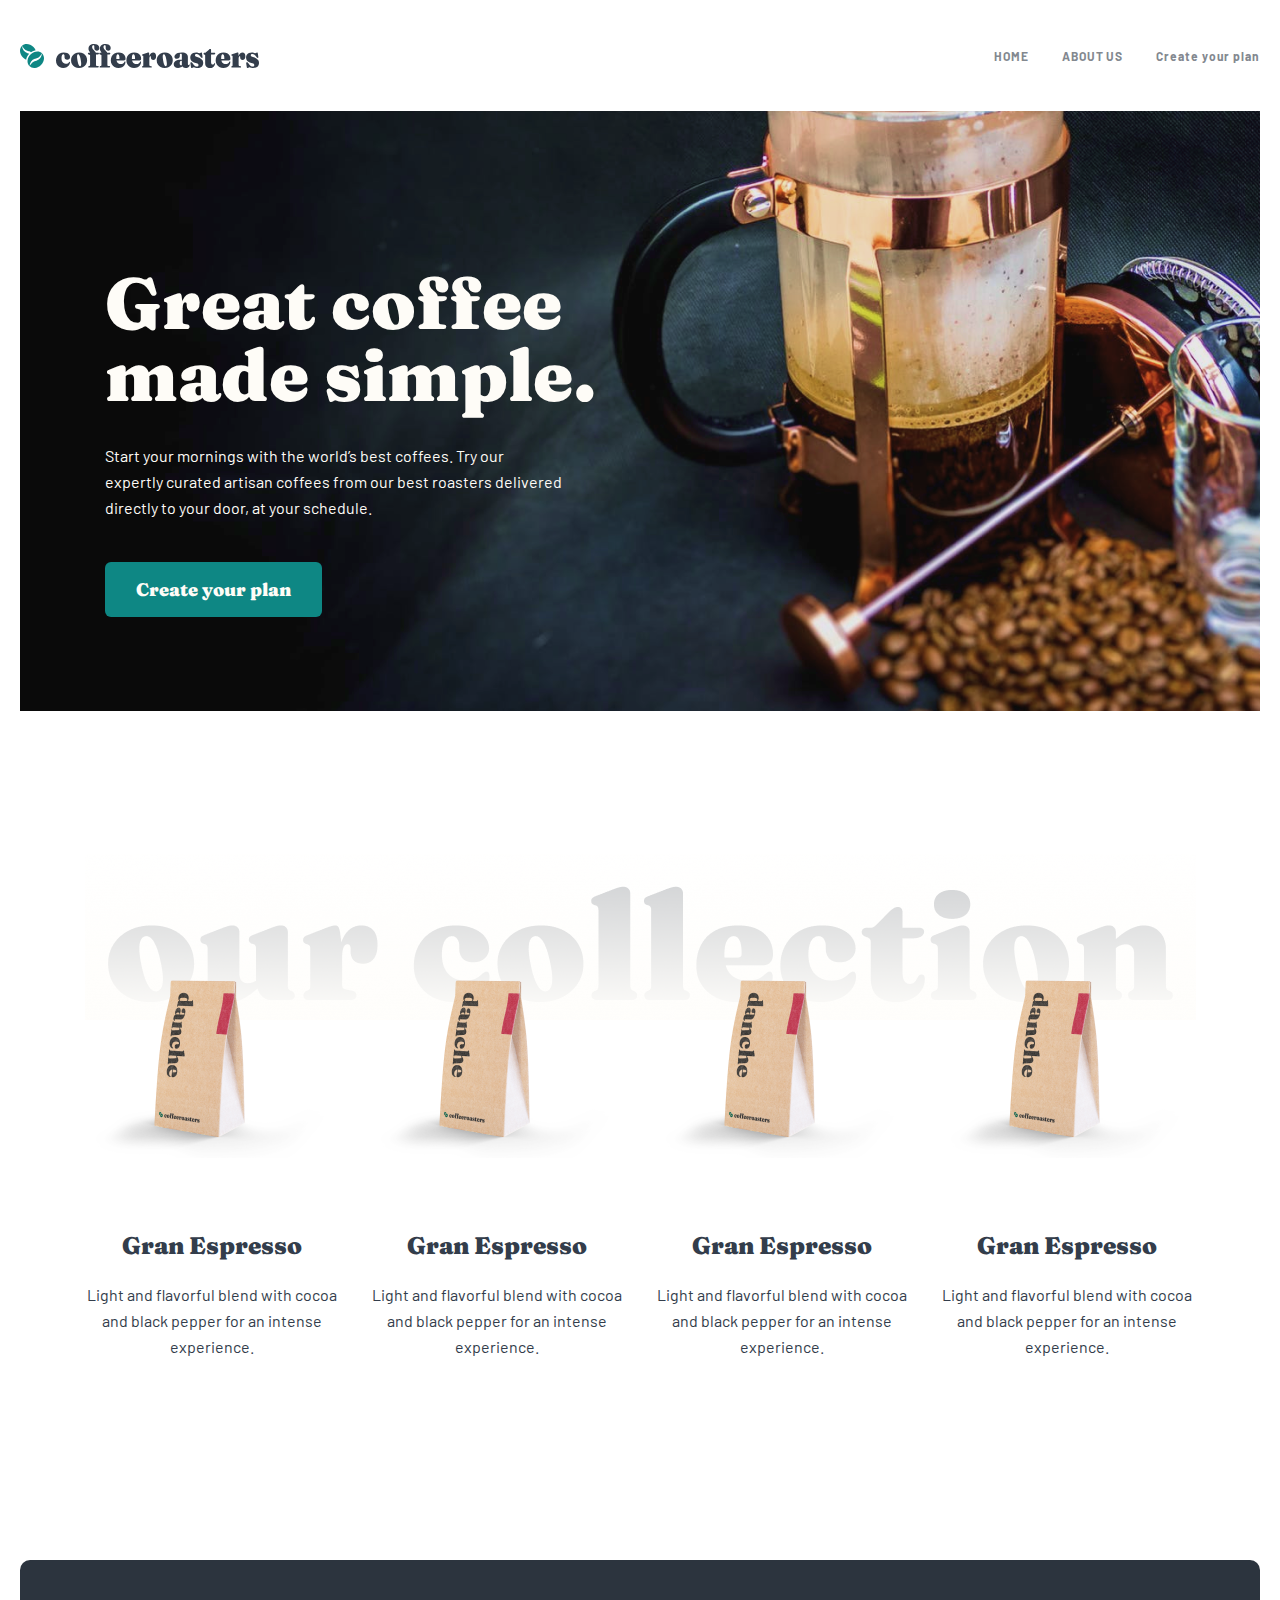
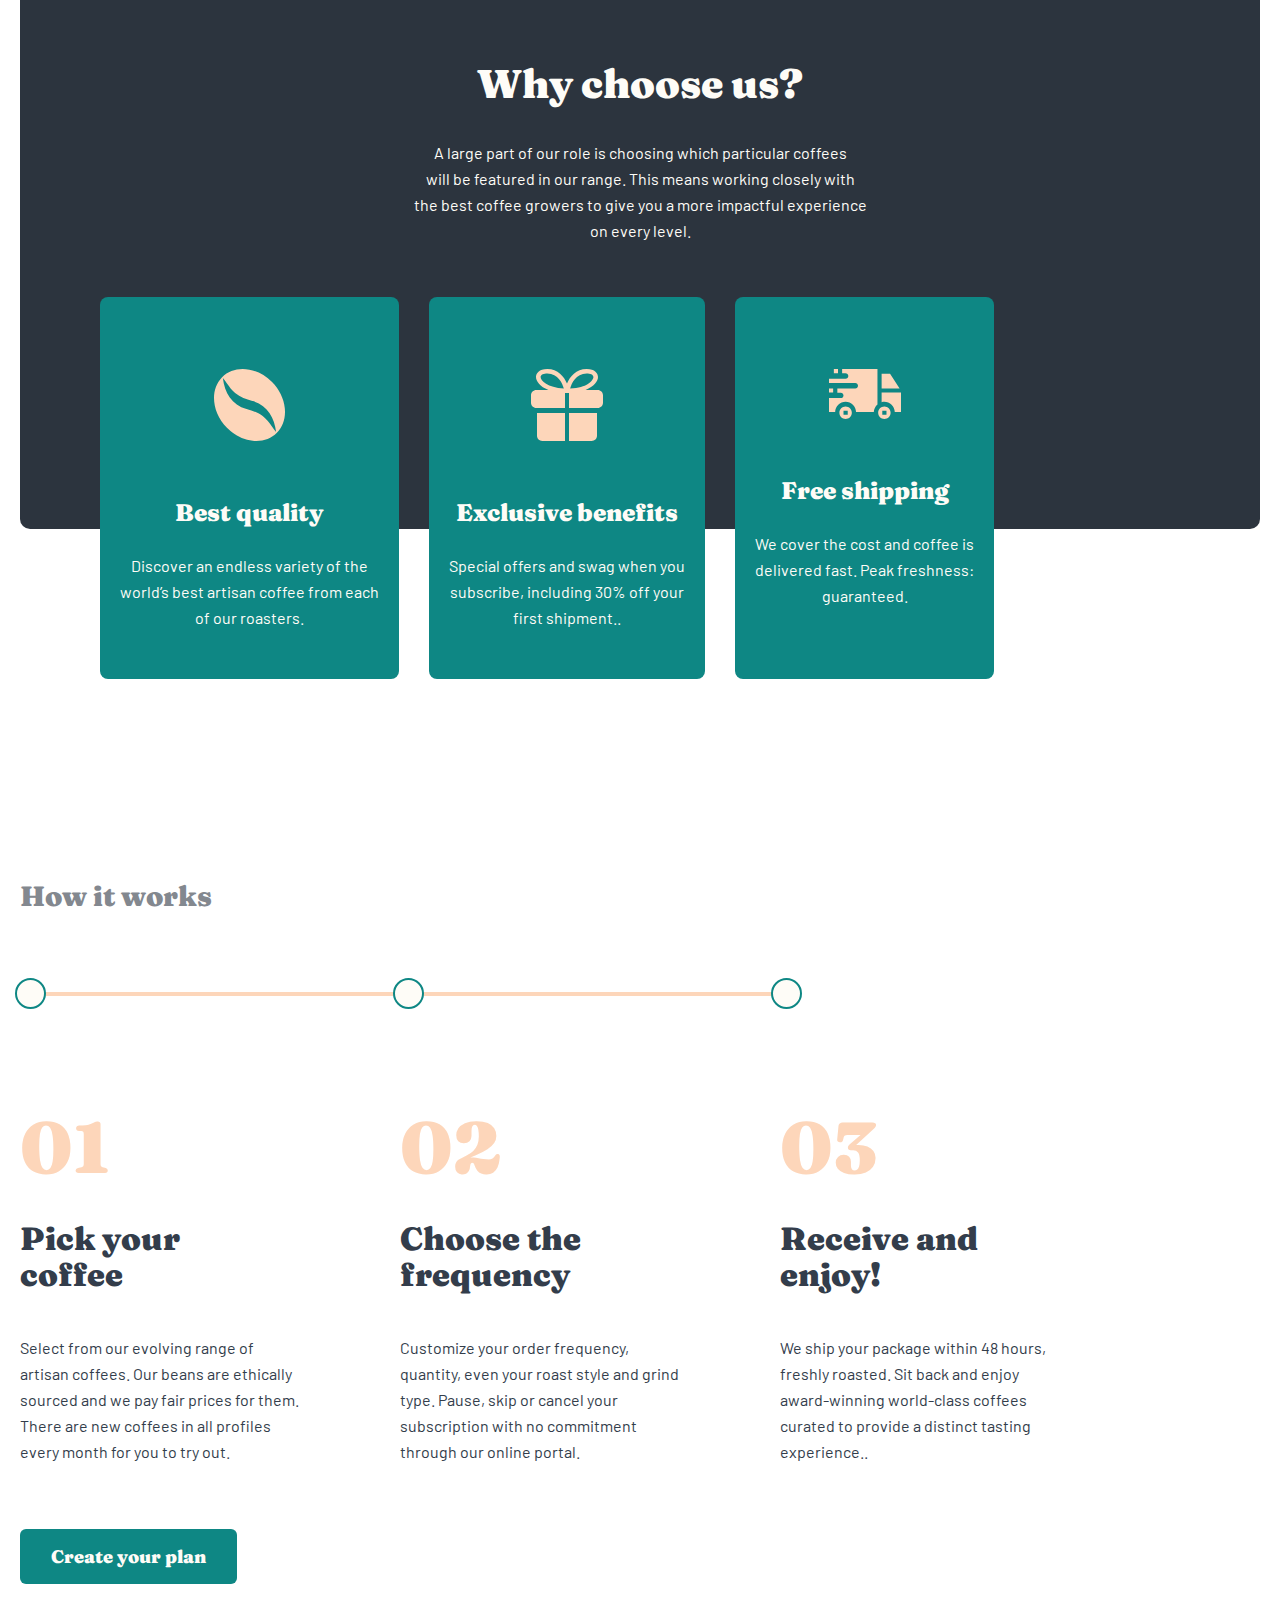
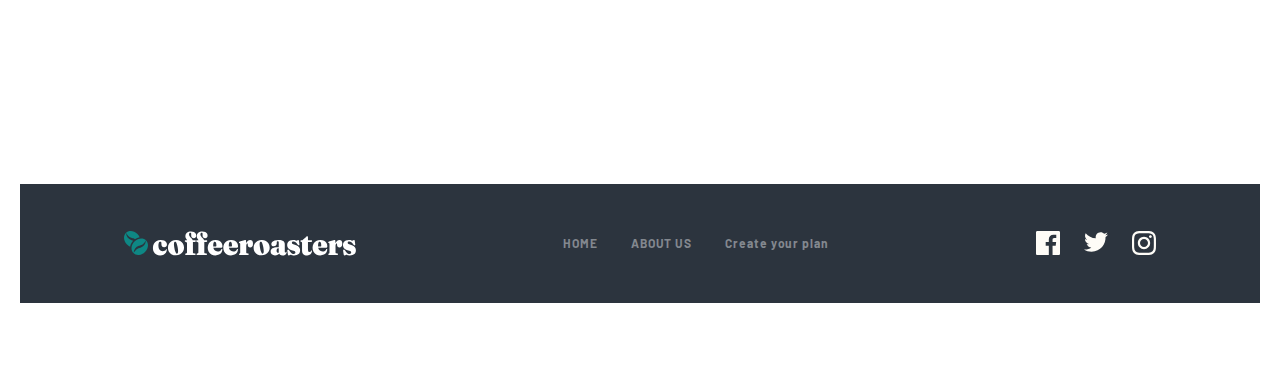
==== index.html @ 8d8cda90 "coffeeroasters" ====
<!DOCTYPE html>
<html lang="en">
  <head>
    <meta charset="UTF-8" />
    <meta http-equiv="X-UA-Compatible" content="IE=edge" />
    <meta name="viewport" content="width=device-width, initial-scale=1.0" />
    <link rel="stylesheet" href="./css/style.min.css" />
    <title>Home</title>
  </head>
  <body>
    <header class="header">
      <div class="container">
        <div class="nav">
          <div class="nav__left">
            <img src="./images/Logo.svg" alt="logo" class="logo" />
            <img src="./images/logo-text.svg" alt="logo-text" />
          </div>
          <div class="nav__right">
            <img src="./images/menu.svg" alt="menu" class="menu" />
            <ul>
              <li><a href="#">HOME</a></li>
              <li><a href="#">ABOUT US</a></li>
              <li><a href="#">Create your plan</a></li>
            </ul>
          </div>
        </div>
      </div>
    </header>
    <main>
      <section class="simple">
        <div class="container">
          <div class="simple__coffee">
            <div class="simple__title">
              <h1>
                Great coffee <br />
                made simple.
              </h1>
              <p>
                Start your mornings with the world’s best coffees. Try our
                <br />
                expertly curated artisan coffees from our best roasters
                delivered
                <br />
                directly to your door, at your schedule.
              </p>
              <a href="#">Create your plan</a>
            </div>
          </div>
        </div>
      </section>
      <section class="collection">
        <div class="container">
          <div class="collection__content">
            <ul class="collection__list">
              <li class="collection__item">
                <img src="./images/kopi 4.png" alt="" />
                <h4>Gran Espresso</h4>
                <p>
                  Light and flavorful blend with cocoa and black pepper for an
                  intense experience.
                </p>
              </li>
              <li class="collection__item">
                <img src="./images/kopi 4.png" alt="" />
                <h4>Gran Espresso</h4>
                <p>
                  Light and flavorful blend with cocoa and black pepper for an
                  intense experience.
                </p>
              </li>
              <li class="collection__item">
                <img src="./images/kopi 4.png" alt="" />
                <h4>Gran Espresso</h4>
                <p>
                  Light and flavorful blend with cocoa and black pepper for an
                  intense experience.
                </p>
              </li>
              <li class="collection__item">
                <img src="./images/kopi 4.png" alt="" />
                <h4>Gran Espresso</h4>
                <p>
                  Light and flavorful blend with cocoa and black pepper for an
                  intense experience.
                </p>
              </li>
            </ul>
            <ul class="collection__list-table">
              <li class="collection__item-table">
                <div class="collection__item-table__image">
                  <img src="./images/kopi 4.png" alt="" />
                </div>
                <div class="collection__item-table__title">
                  <h4>Gran Espresso</h4>
                  <p>
                    Light and flavorful blend with cocoa and black pepper for an
                    intense experience
                  </p>
                </div>
              </li>
              <li class="collection__item-table">
                <div class="collection__item-table__image">
                  <img src="./images/kopi 4.png" alt="" />
                </div>
                <div class="collection__item-table__title">
                  <h4>Gran Espresso</h4>
                  <p>
                    Light and flavorful blend with cocoa and black pepper for an
                    intense experience
                  </p>
                </div>
              </li>
              <li class="collection__item-table">
                <div class="collection__item-table__image">
                  <img src="./images/kopi 4.png" alt="" />
                </div>
                <div class="collection__item-table__title">
                  <h4>Gran Espresso</h4>
                  <p>
                    Light and flavorful blend with cocoa and black pepper for an
                    intense experience
                  </p>
                </div>
              </li>
            </ul>
          </div>
        </div>
      </section>
      <section class="choose">
        <div class="container">
          <div class="choose__us">
            <div class="choose__title">
              <div class="choose__box">
                <h2>Why choose us?</h2>
                <p>
                  A large part of our role is choosing which particular coffees
                  <br />
                  will be featured in our range. This means working closely with
                  <br />
                  the best coffee growers to give you a more impactful
                  experience
                  <br />
                  on every level.
                </p>
              </div>
            </div>
            <div class="choose__cards">
              <div class="choose__card">
                <img src="./images/coffee-bean.svg" alt="coffee" />
                <h4>Best quality</h4>
                <p>
                  Discover an endless variety of the <br />
                  world’s best artisan coffee from each <br />
                  of our roasters.
                </p>
              </div>
              <div class="choose__card">
                <img src="./images/Combined Shape.svg" alt="coffee" />
                <h4>Exclusive benefits</h4>
                <p>
                  Special offers and swag when you <br />
                  subscribe, including 30% off your <br />
                  first shipment..
                </p>
              </div>
              <div class="choose__card">
                <img src="./images/Combined Car.svg" alt="coffee" />
                <h4>Free shipping</h4>
                <p>
                  We cover the cost and coffee is <br />
                  delivered fast. Peak freshness: <br />
                  guaranteed.
                </p>
              </div>
            </div>
            <div class="choose__cards-table">
              <div class="choose__cards-tables">
                <div class="choose__card-table">
                  <div class="choose__card-table__left">
                    <img src="./images/coffee-bean.svg" alt="" />
                  </div>
                  <div class="choose__card-table__right">
                    <h4>Best quality</h4>
                    <p>
                      Discover an endless variety of the world’s best artisan
                      <br />
                      coffee from each of our roasters.
                    </p>
                  </div>
                </div>
                <div class="choose__card-table">
                  <div class="choose__card-table__left">
                    <img src="./images/Combined Shape.svg" alt="" />
                  </div>
                  <div class="choose__card-table__right">
                    <h4>Exclusive benefits</h4>
                    <p>
                      Special offers and swag when you subscribe, <br />
                      including 30% off your first shipment.
                    </p>
                  </div>
                </div>
                <div class="choose__card-table">
                  <div class="choose__card-table__left">
                    <img src="./images/Combined Car.svg" alt="" />
                  </div>
                  <div class="choose__card-table__right">
                    <h4>Free shipping</h4>
                    <p>
                      We cover the cost and coffee is delivered fast. Peak
                      <br />
                      freshness: guaranteed.
                    </p>
                  </div>
                </div>
              </div>
            </div>
          </div>
        </div>
      </section>
      <section class="works">
        <div class="container">
          <div class="works__title">
            <h3>How it works</h3>
          </div>
          <div class="works__avatar">
            <div class="works__line">
              <div class="works__stick"></div>
              <div class="works__style">
                <div class="works__oval-1">
                  <img src="./images/Oval.svg" alt="oval" />
                </div>
                <div class="works__oval-2">
                  <img src="./images/Oval.svg" alt="oval" />
                </div>
                <div class="works__oval-3">
                  <img src="./images/Oval.svg" alt="oval" />
                </div>
              </div>
            </div>
          </div>
          <div class="works__pisk">
            <div class="works__cards">
              <div class="works__card">
                <h1>01</h1>
                <h3>
                  Pick your <br />
                  coffee
                </h3>
                <p>
                  Select from our evolving range of artisan coffees. Our beans
                  are ethically sourced and we pay fair prices for them. There
                  are new coffees in all profiles every month for you to try
                  out.
                </p>
              </div>
              <div class="works__card">
                <h1>02</h1>
                <h3>
                  Choose the <br />
                  frequency
                </h3>
                <p>
                  Customize your order frequency, quantity, even your roast
                  style and grind type. Pause, skip or cancel your subscription
                  with no commitment through our online portal.
                </p>
              </div>
              <div class="works__card">
                <h1>03</h1>
                <h3>
                  Receive and <br />
                  enjoy!
                </h3>
                <p>
                  We ship your package within 48 hours, freshly roasted. Sit
                  back and enjoy award-winning world-class coffees curated to
                  provide a distinct tasting experience..
                </p>
              </div>
            </div>
            <div class="works__button">
              <button>Create your plan</button>
            </div>
          </div>
        </div>
      </section>
    </main>
    <footer class="footer">
      <div class="container">
        <div class="footer__content">
          <div class="footer__logo">
            <img src="./images/Logo.svg" alt="logo" />
            <img src="./images/logo-text_footer.svg" alt="logo" />
          </div>
          <ul class="footer__centr">
            <li>HOME</li>
            <li>ABOUT US</li>
            <li>Create your plan</li>
          </ul>
          <ul class="footer__pic">
            <li><img src="./images/fecbook.svg" alt="fecbook" /></li>
            <li><img src="./images/twiter.svg" alt="twitet" /></li>
            <li><img src="./images/instagram.svg" alt="instagram" /></li>
          </ul>
        </div>
      </div>
    </footer>
  </body>
</html>
---- css/style.min.css ----
/*! normalize.css v8.0.1 | MIT License | github.com/necolas/normalize.css */button,hr,input{overflow:visible}progress,sub,sup{vertical-align:baseline}[type=checkbox],[type=radio],legend{box-sizing:border-box;padding:0}html{line-height:1.15;-webkit-text-size-adjust:100%}body{margin:0}details,main{display:block}h1{font-size:2em;margin:.67em 0}hr{box-sizing:content-box;height:0}code,kbd,pre,samp{font-family:monospace,monospace;font-size:1em}a{background-color:rgba(0,0,0,0)}abbr[title]{border-bottom:none;text-decoration:underline;-webkit-text-decoration:underline dotted;text-decoration:underline dotted}b,strong{font-weight:bolder}small{font-size:80%}sub,sup{font-size:75%;line-height:0;position:relative}sub{bottom:-0.25em}sup{top:-0.5em}img{border-style:none}button,input,optgroup,select,textarea{font-family:inherit;font-size:100%;line-height:1.15;margin:0}button,select{text-transform:none}[type=button],[type=reset],[type=submit],button{-webkit-appearance:button}[type=button]::-moz-focus-inner,[type=reset]::-moz-focus-inner,[type=submit]::-moz-focus-inner,button::-moz-focus-inner{border-style:none;padding:0}[type=button]:-moz-focusring,[type=reset]:-moz-focusring,[type=submit]:-moz-focusring,button:-moz-focusring{outline:ButtonText dotted 1px}fieldset{padding:.35em .75em .625em}legend{color:inherit;display:table;max-width:100%;white-space:normal}textarea{overflow:auto}[type=number]::-webkit-inner-spin-button,[type=number]::-webkit-outer-spin-button{height:auto}[type=search]{-webkit-appearance:textfield;outline-offset:-2px}[type=search]::-webkit-search-decoration{-webkit-appearance:none}::-webkit-file-upload-button{-webkit-appearance:button;font:inherit}summary{display:list-item}[hidden],template{display:none}@font-face{font-family:"Barlow";src:url("../fonts/Barlow-Regular.woff2") format("woff2"),url("../fonts/Barlow-Regular.woff") format("woff"),url("../fonts/Barlow-Regular.ttf") format("truetype");font-weight:400;font-style:normal;font-display:swap}@font-face{font-family:"Fraunces 9pt";src:url("../fonts/Fraunces9pt-Black.woff2") format("woff2"),url("../fonts/Fraunces9pt-Black.woff") format("woff"),url("../fonts/Fraunces9pt-Black.ttf") format("truetype");font-weight:900;font-style:normal;font-display:swap}@font-face{font-family:"Barlow";src:url("../fonts/Barlow-Bold.woff2") format("woff2"),url("../fonts/Barlow-Bold.woff") format("woff"),url("../fonts/Barlow-Bold.ttf") format("truetype");font-weight:700;font-style:normal;font-display:swap}*{margin:0;padding:0;list-style:none;text-decoration:none}*,*::before,*::after{box-sizing:inherit}body{overflow-x:hidden}img{max-width:100%;height:auto;vertical-align:middle}.container{margin:0 auto;padding:0 20px;max-width:1280px}.header .container .nav{display:flex;justify-content:space-between;align-items:center;padding-top:44px;padding-bottom:34px}.header .container .nav__left .logo{margin-right:8px}.header .container .nav__right .menu{display:none}.header .container .nav__right ul{display:flex}.header .container .nav__right ul a{margin-left:33px;font-family:"Barlow";font-weight:700;font-size:12px;line-height:15px;letter-spacing:.92px;color:#83888f}.header .container .nav__right a:active{color:#333d4b}@media only screen and (max-width: 760px){.header .nav .nav__right .menu{display:block}.header .nav .nav__right ul{display:none}}.simple__coffee{max-width:1280px;background-image:url(./../images/Bitmap.png);background-repeat:no-repeat;background-position:center}.simple__title{padding:117px 0;margin-left:85px}.simple__title h1{font-family:"Fraunces 9pt";font-weight:900;font-size:72px;line-height:72px;color:#fefcf7;margin-bottom:32px}.simple__title p{font-family:"Barlow";font-weight:400;font-size:16px;line-height:26px;color:#fefcf7;margin-bottom:56px}.simple__title a{padding:16px 31px;background-color:#0e8784;border-radius:6px;font-family:"Fraunces 9pt";font-weight:900;font-size:18px;line-height:25px;color:#fefcf7}@media only screen and (max-width: 760px){.simple__title{text-align:center;margin-left:5px}.simple__title h1{font-size:40px;line-height:40px}}.collection{padding:135px 0 200px 0}.collection__content{margin:0 auto;max-width:1111px;padding-top:126px;background-image:url(./../images/our-collection.png);background-repeat:no-repeat;background-size:100%;background-position-y:-30px}.collection__list{display:flex;gap:30px}.collection__list-table{display:none}.collection__item-table{display:flex;justify-content:center;margin-bottom:47.52px}.collection__item-table__title{max-width:282px}.collection__item-table__title h4{margin-bottom:20px;font-family:"Fraunces 9pt";font-weight:900;font-size:24px;line-height:32px;color:#333d4b}.collection__item-table__title p{font-family:"Barlow";font-weight:400;font-size:16px;line-height:26px;color:#333d4b}.collection__item{width:255px;text-align:center}.collection__item img{margin-bottom:71.5px}.collection__item h4{margin-bottom:20px;font-family:"Fraunces 9pt";font-weight:900;font-size:24px;line-height:32px;color:#333d4b}.collection__item p{font-family:"Barlow";font-weight:400;font-size:16px;line-height:26px;color:#333d4b}@media only screen and (max-width: 960px){.collection__list{display:none}.collection__list-table{display:block}}@media only screen and (max-width: 760px){.collection__list{display:block;display:flex;flex-direction:column;align-items:center}.collection__list-table{display:none}}.choose{padding:0 0 351px 0}.choose__us{max-width:1280px;background-color:#2c343e;border-radius:10px;position:relative}.choose__title{display:flex;justify-content:center}.choose__box{max-width:540px;text-align:center;padding:100px 0 285px 0}.choose__box h2{font-family:"Fraunces 9pt";font-weight:900;font-size:40px;line-height:48px;color:#fefcf7}.choose__box p{font-family:"Barlow";font-weight:400;font-size:16px;line-height:26px;color:#fefcf7;margin-top:32px}.choose__cards{display:flex;justify-content:center;-moz-column-gap:30px;column-gap:30px;position:absolute;left:80px;bottom:-150px}.choose__cards-table{display:none}.choose__cards-tables{position:absolute;left:180px;bottom:-350px}.choose__card-table{max-width:573px;display:flex;align-items:center;background-color:#0e8784;border-radius:8px;-moz-column-gap:55px;column-gap:55px;margin-bottom:24px}.choose__card-table__left{padding-left:70px}.choose__card-table__right h4{font-family:"Fraunces 9pt";font-weight:900;font-size:24px;line-height:32px;color:#fefcf7;padding-top:41px;padding-bottom:16px}.choose__card-table__right p{font-family:"Barlow";font-weight:400;font-size:15px;line-height:25px;color:#fefcf7;padding-bottom:41px}.choose__card{max-width:350px;padding:0 20px;background-color:#0e8784;border-radius:8px;text-align:center}.choose__card img{margin-top:72px;margin-bottom:56px}.choose__card h4{font-family:"Fraunces 9pt";font-weight:900;font-size:24px;line-height:32px;color:#fefcf7;margin-bottom:24px}.choose__card p{font-family:"Barlow";font-weight:400;font-size:16px;line-height:26px;color:#fefcf7;margin-bottom:48px}@media only screen and (max-width: 1200px){.choose__cards{display:none}}@media only screen and (max-width: 960px){.choose{padding:0 0 432px 0}.choose__cards{display:none}.choose__cards-table{display:block}}@media only screen and (max-width: 760px){.choose{padding:0 0 847px 0}.choose__cards{display:block;left:15px;bottom:-855px}.choose__cards-table{display:none}.works__title{text-align:center}.works__avatar{display:none}.works__cards{flex-direction:column;align-items:center}.works__card{text-align:center}.works__button{text-align:center}}.works__title{font-family:"Fraunces 9pt";font-weight:900;font-size:24px;line-height:32px;color:#83888f;margin-bottom:80px}.works__avatar{padding-bottom:67px}.works__line{position:relative}.works__stick{max-width:760px;border:2px solid #fdd6ba}.works__style{position:absolute;left:-5px;bottom:-13px}.works__oval-1,.works__oval-2,.works__oval-3{display:inline-block}.works__oval-2{margin:0 343px}.works__pisk{padding-bottom:200px}.works__cards{display:flex;-moz-column-gap:95px;column-gap:95px}.works__card{width:285px}.works__card h1{font-family:"Fraunces 9pt";font-weight:900;font-size:72px;line-height:72px;color:#fdd6ba;margin-bottom:38px}.works__card h3{font-family:"Fraunces 9pt";font-weight:900;font-size:32px;line-height:36px;color:#333d4b;margin-bottom:42px}.works__card p{font-family:"Barlow";font-weight:400;font-size:16px;line-height:26px;color:#333d4b}.works__button{margin-top:64px}.works__button button{padding:15px 31px;background-color:#0e8784;border-radius:6px;border:none;cursor:pointer;font-family:"Fraunces 9pt";font-weight:900;font-size:18px;line-height:25px;color:#fefcf7}.footer{margin-bottom:88px}.footer__content{max-width:1280px;padding:47px 0;background-color:#2c343e;display:flex;justify-content:space-around;align-items:center}.footer__centr{display:flex;-moz-column-gap:33px;column-gap:33px}.footer__centr li{font-family:"Barlow";font-weight:700;font-size:12px;line-height:15px;letter-spacing:.92px;color:#83888f}.footer__pic{display:flex;-moz-column-gap:24px;column-gap:24px}@media only screen and (max-width: 760px){.footer__content{flex-direction:column}.footer__centr{flex-direction:column;align-items:center;row-gap:24px}.footer__logo{padding-bottom:50px}.footer__pic{padding-top:48px}}/*# sourceMappingURL=style.min.css.map */
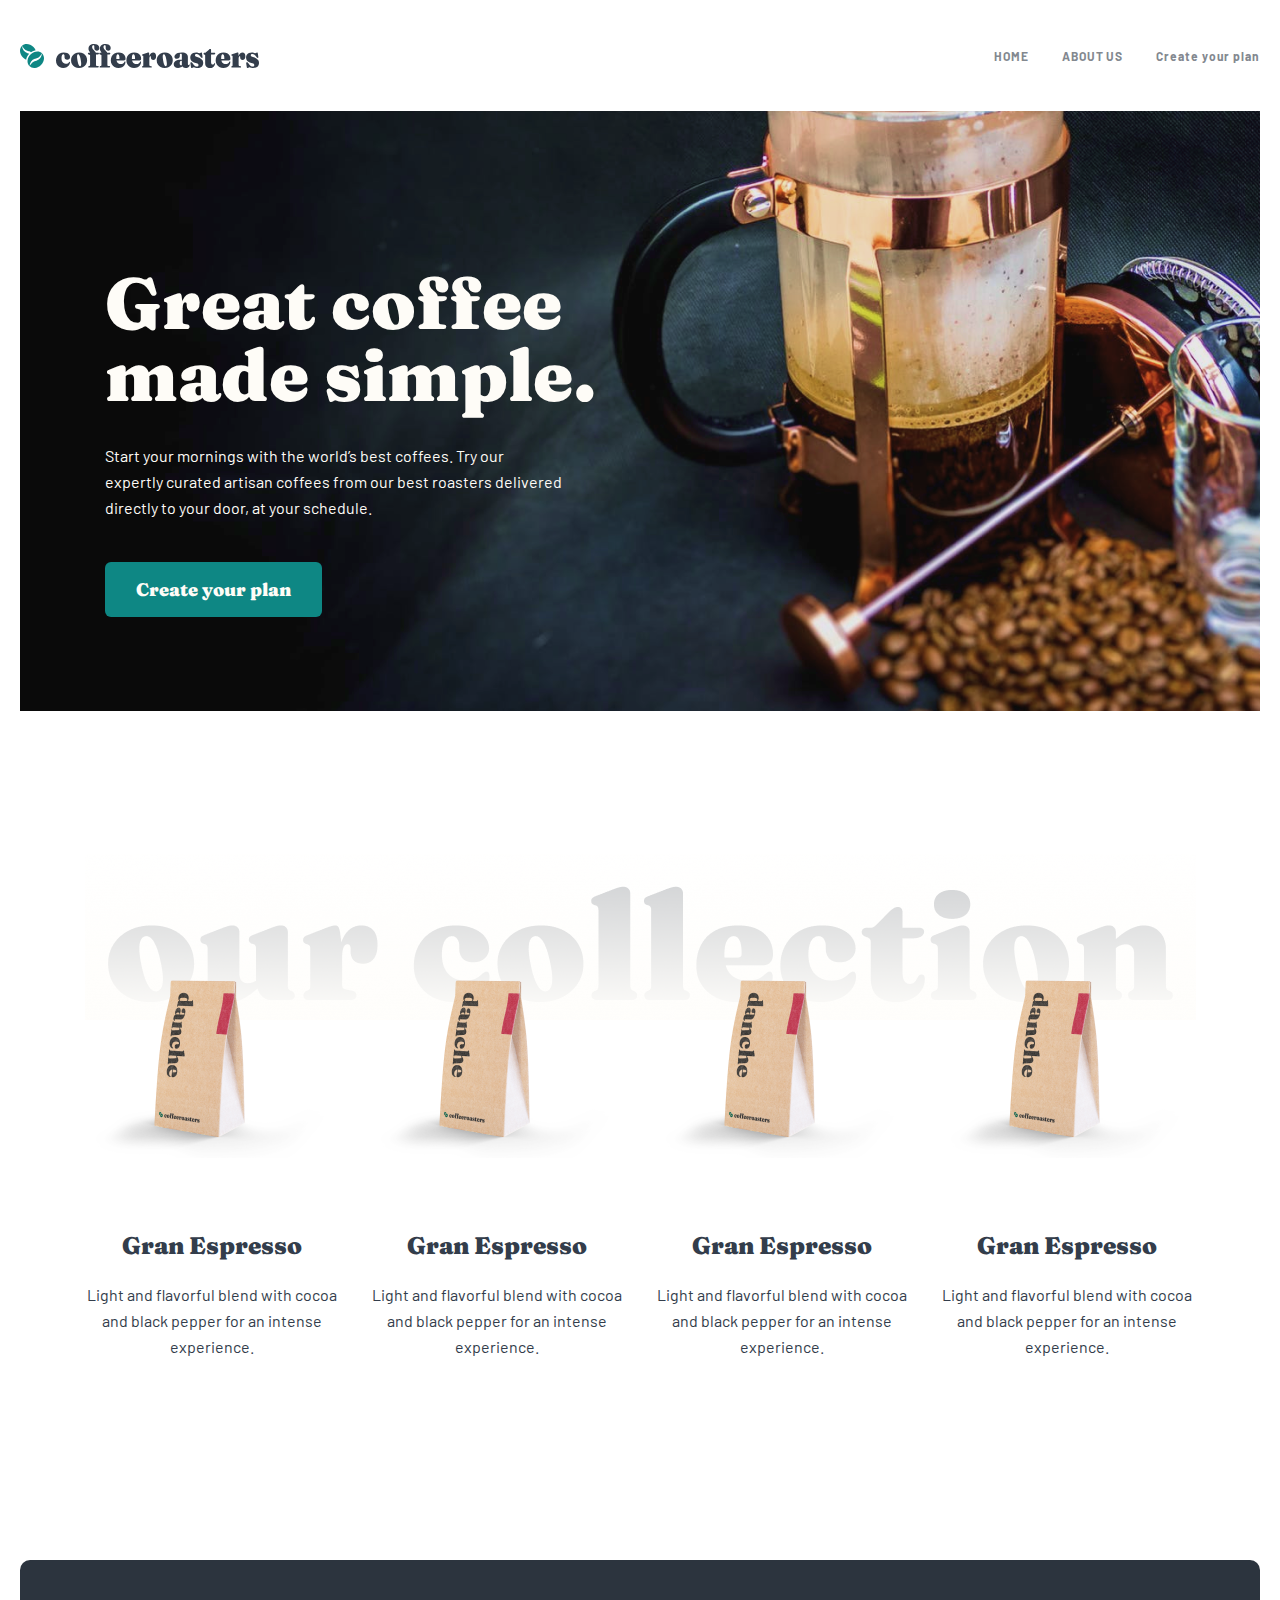
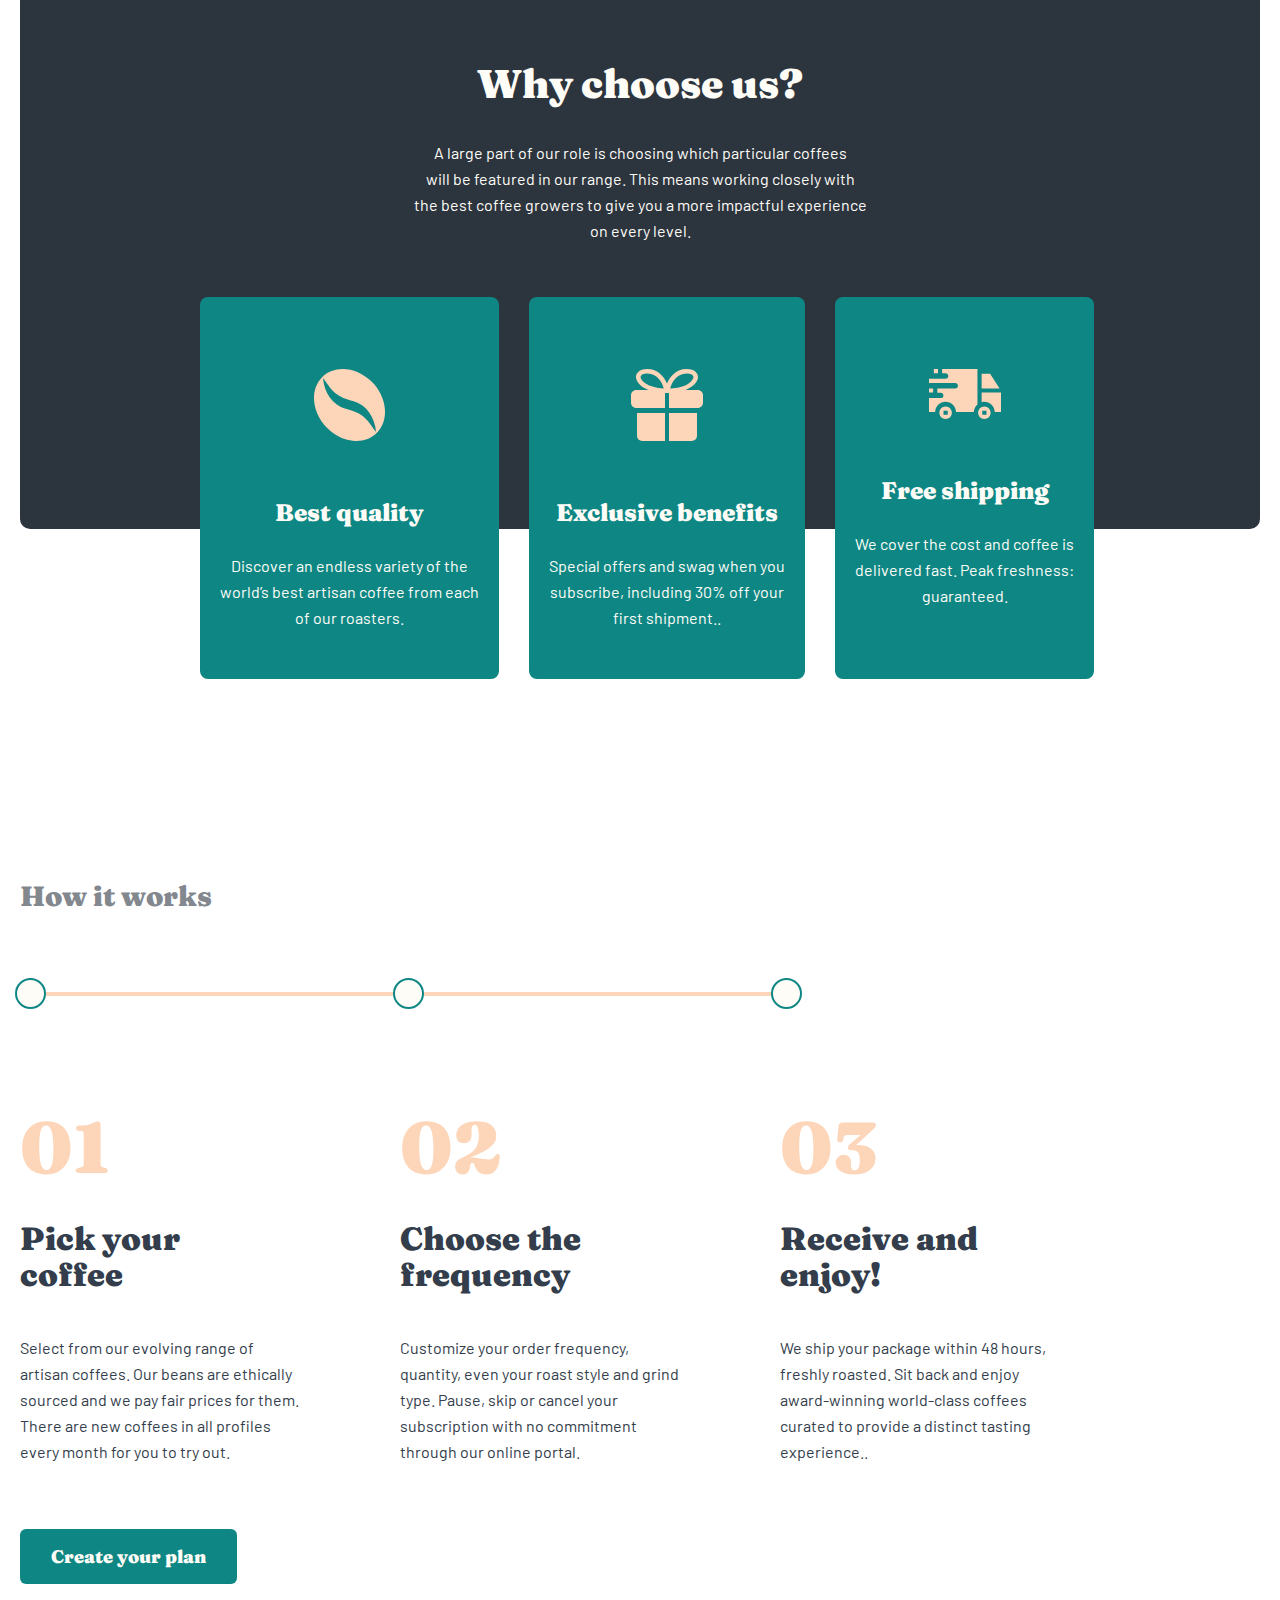
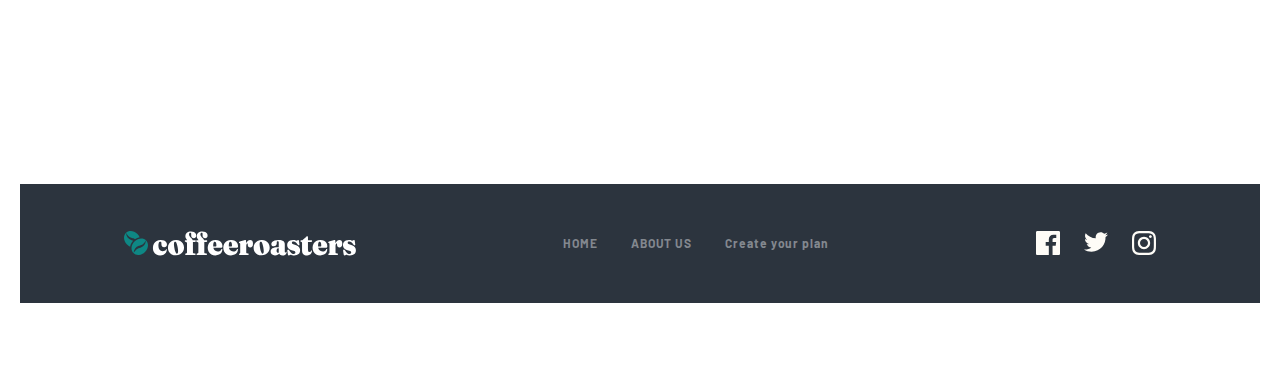
==== commit c4a011c8: "new sections added" ====
--- a/index.html
+++ b/index.html
@@ -19,8 +19,8 @@
             <img src="./images/menu.svg" alt="menu" class="menu" />
             <ul>
               <li><a href="#">HOME</a></li>
-              <li><a href="#">ABOUT US</a></li>
-              <li><a href="#">Create your plan</a></li>
+              <li><a href="./about.html">ABOUT US</a></li>
+              <li><a href="./create-your-plan.html">Create your plan</a></li>
             </ul>
           </div>
         </div>
--- a/css/style.min.css
+++ b/css/style.min.css
@@ -1 +1 @@
-/*! normalize.css v8.0.1 | MIT License | github.com/necolas/normalize.css */button,hr,input{overflow:visible}progress,sub,sup{vertical-align:baseline}[type=checkbox],[type=radio],legend{box-sizing:border-box;padding:0}html{line-height:1.15;-webkit-text-size-adjust:100%}body{margin:0}details,main{display:block}h1{font-size:2em;margin:.67em 0}hr{box-sizing:content-box;height:0}code,kbd,pre,samp{font-family:monospace,monospace;font-size:1em}a{background-color:rgba(0,0,0,0)}abbr[title]{border-bottom:none;text-decoration:underline;-webkit-text-decoration:underline dotted;text-decoration:underline dotted}b,strong{font-weight:bolder}small{font-size:80%}sub,sup{font-size:75%;line-height:0;position:relative}sub{bottom:-0.25em}sup{top:-0.5em}img{border-style:none}button,input,optgroup,select,textarea{font-family:inherit;font-size:100%;line-height:1.15;margin:0}button,select{text-transform:none}[type=button],[type=reset],[type=submit],button{-webkit-appearance:button}[type=button]::-moz-focus-inner,[type=reset]::-moz-focus-inner,[type=submit]::-moz-focus-inner,button::-moz-focus-inner{border-style:none;padding:0}[type=button]:-moz-focusring,[type=reset]:-moz-focusring,[type=submit]:-moz-focusring,button:-moz-focusring{outline:ButtonText dotted 1px}fieldset{padding:.35em .75em .625em}legend{color:inherit;display:table;max-width:100%;white-space:normal}textarea{overflow:auto}[type=number]::-webkit-inner-spin-button,[type=number]::-webkit-outer-spin-button{height:auto}[type=search]{-webkit-appearance:textfield;outline-offset:-2px}[type=search]::-webkit-search-decoration{-webkit-appearance:none}::-webkit-file-upload-button{-webkit-appearance:button;font:inherit}summary{display:list-item}[hidden],template{display:none}@font-face{font-family:"Barlow";src:url("../fonts/Barlow-Regular.woff2") format("woff2"),url("../fonts/Barlow-Regular.woff") format("woff"),url("../fonts/Barlow-Regular.ttf") format("truetype");font-weight:400;font-style:normal;font-display:swap}@font-face{font-family:"Fraunces 9pt";src:url("../fonts/Fraunces9pt-Black.woff2") format("woff2"),url("../fonts/Fraunces9pt-Black.woff") format("woff"),url("../fonts/Fraunces9pt-Black.ttf") format("truetype");font-weight:900;font-style:normal;font-display:swap}@font-face{font-family:"Barlow";src:url("../fonts/Barlow-Bold.woff2") format("woff2"),url("../fonts/Barlow-Bold.woff") format("woff"),url("../fonts/Barlow-Bold.ttf") format("truetype");font-weight:700;font-style:normal;font-display:swap}*{margin:0;padding:0;list-style:none;text-decoration:none}*,*::before,*::after{box-sizing:inherit}body{overflow-x:hidden}img{max-width:100%;height:auto;vertical-align:middle}.container{margin:0 auto;padding:0 20px;max-width:1280px}.header .container .nav{display:flex;justify-content:space-between;align-items:center;padding-top:44px;padding-bottom:34px}.header .container .nav__left .logo{margin-right:8px}.header .container .nav__right .menu{display:none}.header .container .nav__right ul{display:flex}.header .container .nav__right ul a{margin-left:33px;font-family:"Barlow";font-weight:700;font-size:12px;line-height:15px;letter-spacing:.92px;color:#83888f}.header .container .nav__right a:active{color:#333d4b}@media only screen and (max-width: 760px){.header .nav .nav__right .menu{display:block}.header .nav .nav__right ul{display:none}}.simple__coffee{max-width:1280px;background-image:url(./../images/Bitmap.png);background-repeat:no-repeat;background-position:center}.simple__title{padding:117px 0;margin-left:85px}.simple__title h1{font-family:"Fraunces 9pt";font-weight:900;font-size:72px;line-height:72px;color:#fefcf7;margin-bottom:32px}.simple__title p{font-family:"Barlow";font-weight:400;font-size:16px;line-height:26px;color:#fefcf7;margin-bottom:56px}.simple__title a{padding:16px 31px;background-color:#0e8784;border-radius:6px;font-family:"Fraunces 9pt";font-weight:900;font-size:18px;line-height:25px;color:#fefcf7}@media only screen and (max-width: 760px){.simple__title{text-align:center;margin-left:5px}.simple__title h1{font-size:40px;line-height:40px}}.collection{padding:135px 0 200px 0}.collection__content{margin:0 auto;max-width:1111px;padding-top:126px;background-image:url(./../images/our-collection.png);background-repeat:no-repeat;background-size:100%;background-position-y:-30px}.collection__list{display:flex;gap:30px}.collection__list-table{display:none}.collection__item-table{display:flex;justify-content:center;margin-bottom:47.52px}.collection__item-table__title{max-width:282px}.collection__item-table__title h4{margin-bottom:20px;font-family:"Fraunces 9pt";font-weight:900;font-size:24px;line-height:32px;color:#333d4b}.collection__item-table__title p{font-family:"Barlow";font-weight:400;font-size:16px;line-height:26px;color:#333d4b}.collection__item{width:255px;text-align:center}.collection__item img{margin-bottom:71.5px}.collection__item h4{margin-bottom:20px;font-family:"Fraunces 9pt";font-weight:900;font-size:24px;line-height:32px;color:#333d4b}.collection__item p{font-family:"Barlow";font-weight:400;font-size:16px;line-height:26px;color:#333d4b}@media only screen and (max-width: 960px){.collection__list{display:none}.collection__list-table{display:block}}@media only screen and (max-width: 760px){.collection__list{display:block;display:flex;flex-direction:column;align-items:center}.collection__list-table{display:none}}.choose{padding:0 0 351px 0}.choose__us{max-width:1280px;background-color:#2c343e;border-radius:10px;position:relative}.choose__title{display:flex;justify-content:center}.choose__box{max-width:540px;text-align:center;padding:100px 0 285px 0}.choose__box h2{font-family:"Fraunces 9pt";font-weight:900;font-size:40px;line-height:48px;color:#fefcf7}.choose__box p{font-family:"Barlow";font-weight:400;font-size:16px;line-height:26px;color:#fefcf7;margin-top:32px}.choose__cards{display:flex;justify-content:center;-moz-column-gap:30px;column-gap:30px;position:absolute;left:80px;bottom:-150px}.choose__cards-table{display:none}.choose__cards-tables{position:absolute;left:180px;bottom:-350px}.choose__card-table{max-width:573px;display:flex;align-items:center;background-color:#0e8784;border-radius:8px;-moz-column-gap:55px;column-gap:55px;margin-bottom:24px}.choose__card-table__left{padding-left:70px}.choose__card-table__right h4{font-family:"Fraunces 9pt";font-weight:900;font-size:24px;line-height:32px;color:#fefcf7;padding-top:41px;padding-bottom:16px}.choose__card-table__right p{font-family:"Barlow";font-weight:400;font-size:15px;line-height:25px;color:#fefcf7;padding-bottom:41px}.choose__card{max-width:350px;padding:0 20px;background-color:#0e8784;border-radius:8px;text-align:center}.choose__card img{margin-top:72px;margin-bottom:56px}.choose__card h4{font-family:"Fraunces 9pt";font-weight:900;font-size:24px;line-height:32px;color:#fefcf7;margin-bottom:24px}.choose__card p{font-family:"Barlow";font-weight:400;font-size:16px;line-height:26px;color:#fefcf7;margin-bottom:48px}@media only screen and (max-width: 1200px){.choose__cards{display:none}}@media only screen and (max-width: 960px){.choose{padding:0 0 432px 0}.choose__cards{display:none}.choose__cards-table{display:block}}@media only screen and (max-width: 760px){.choose{padding:0 0 847px 0}.choose__cards{display:block;left:15px;bottom:-855px}.choose__cards-table{display:none}.works__title{text-align:center}.works__avatar{display:none}.works__cards{flex-direction:column;align-items:center}.works__card{text-align:center}.works__button{text-align:center}}.works__title{font-family:"Fraunces 9pt";font-weight:900;font-size:24px;line-height:32px;color:#83888f;margin-bottom:80px}.works__avatar{padding-bottom:67px}.works__line{position:relative}.works__stick{max-width:760px;border:2px solid #fdd6ba}.works__style{position:absolute;left:-5px;bottom:-13px}.works__oval-1,.works__oval-2,.works__oval-3{display:inline-block}.works__oval-2{margin:0 343px}.works__pisk{padding-bottom:200px}.works__cards{display:flex;-moz-column-gap:95px;column-gap:95px}.works__card{width:285px}.works__card h1{font-family:"Fraunces 9pt";font-weight:900;font-size:72px;line-height:72px;color:#fdd6ba;margin-bottom:38px}.works__card h3{font-family:"Fraunces 9pt";font-weight:900;font-size:32px;line-height:36px;color:#333d4b;margin-bottom:42px}.works__card p{font-family:"Barlow";font-weight:400;font-size:16px;line-height:26px;color:#333d4b}.works__button{margin-top:64px}.works__button button{padding:15px 31px;background-color:#0e8784;border-radius:6px;border:none;cursor:pointer;font-family:"Fraunces 9pt";font-weight:900;font-size:18px;line-height:25px;color:#fefcf7}.footer{margin-bottom:88px}.footer__content{max-width:1280px;padding:47px 0;background-color:#2c343e;display:flex;justify-content:space-around;align-items:center}.footer__centr{display:flex;-moz-column-gap:33px;column-gap:33px}.footer__centr li{font-family:"Barlow";font-weight:700;font-size:12px;line-height:15px;letter-spacing:.92px;color:#83888f}.footer__pic{display:flex;-moz-column-gap:24px;column-gap:24px}@media only screen and (max-width: 760px){.footer__content{flex-direction:column}.footer__centr{flex-direction:column;align-items:center;row-gap:24px}.footer__logo{padding-bottom:50px}.footer__pic{padding-top:48px}}/*# sourceMappingURL=style.min.css.map */+/*! normalize.css v8.0.1 | MIT License | github.com/necolas/normalize.css */button,hr,input{overflow:visible}progress,sub,sup{vertical-align:baseline}[type=checkbox],[type=radio],legend{box-sizing:border-box;padding:0}html{line-height:1.15;-webkit-text-size-adjust:100%}body{margin:0}details,main{display:block}h1{font-size:2em;margin:.67em 0}hr{box-sizing:content-box;height:0}code,kbd,pre,samp{font-family:monospace,monospace;font-size:1em}a{background-color:rgba(0,0,0,0)}abbr[title]{border-bottom:none;text-decoration:underline;-webkit-text-decoration:underline dotted;text-decoration:underline dotted}b,strong{font-weight:bolder}small{font-size:80%}sub,sup{font-size:75%;line-height:0;position:relative}sub{bottom:-0.25em}sup{top:-0.5em}img{border-style:none}button,input,optgroup,select,textarea{font-family:inherit;font-size:100%;line-height:1.15;margin:0}button,select{text-transform:none}[type=button],[type=reset],[type=submit],button{-webkit-appearance:button}[type=button]::-moz-focus-inner,[type=reset]::-moz-focus-inner,[type=submit]::-moz-focus-inner,button::-moz-focus-inner{border-style:none;padding:0}[type=button]:-moz-focusring,[type=reset]:-moz-focusring,[type=submit]:-moz-focusring,button:-moz-focusring{outline:ButtonText dotted 1px}fieldset{padding:.35em .75em .625em}legend{color:inherit;display:table;max-width:100%;white-space:normal}textarea{overflow:auto}[type=number]::-webkit-inner-spin-button,[type=number]::-webkit-outer-spin-button{height:auto}[type=search]{-webkit-appearance:textfield;outline-offset:-2px}[type=search]::-webkit-search-decoration{-webkit-appearance:none}::-webkit-file-upload-button{-webkit-appearance:button;font:inherit}summary{display:list-item}[hidden],template{display:none}@font-face{font-family:"Barlow";src:url("../fonts/Barlow-Regular.woff2") format("woff2"),url("../fonts/Barlow-Regular.woff") format("woff"),url("../fonts/Barlow-Regular.ttf") format("truetype");font-weight:400;font-style:normal;font-display:swap}@font-face{font-family:"Fraunces 9pt";src:url("../fonts/Fraunces9pt-Black.woff2") format("woff2"),url("../fonts/Fraunces9pt-Black.woff") format("woff"),url("../fonts/Fraunces9pt-Black.ttf") format("truetype");font-weight:900;font-style:normal;font-display:swap}@font-face{font-family:"Barlow";src:url("../fonts/Barlow-Bold.woff2") format("woff2"),url("../fonts/Barlow-Bold.woff") format("woff"),url("../fonts/Barlow-Bold.ttf") format("truetype");font-weight:700;font-style:normal;font-display:swap}*{margin:0;padding:0;list-style:none;text-decoration:none}*,*::before,*::after{box-sizing:inherit}body{overflow-x:hidden}img{max-width:100%;height:auto;vertical-align:middle}.container{margin:0 auto;padding:0 20px;max-width:1280px}.header .container .nav{display:flex;justify-content:space-between;align-items:center;padding-top:44px;padding-bottom:34px}.header .container .nav__left .logo{margin-right:8px}.header .container .nav__right .menu{display:none}.header .container .nav__right ul{display:flex}.header .container .nav__right ul a{margin-left:33px;font-family:"Barlow";font-weight:700;font-size:12px;line-height:15px;letter-spacing:.92px;color:#83888f}.header .container .nav__right a:active{color:#333d4b}@media only screen and (max-width: 760px){.header .nav .nav__right .menu{display:block}.header .nav .nav__right ul{display:none}}.simple__coffee{max-width:1280px;background-image:url(./../images/Bitmap.png);background-repeat:no-repeat;background-position:center}.simple__title{padding:117px 0;margin-left:85px}.simple__title h1{font-family:"Fraunces 9pt";font-weight:900;font-size:72px;line-height:72px;color:#fefcf7;margin-bottom:32px}.simple__title p{font-family:"Barlow";font-weight:400;font-size:16px;line-height:26px;color:#fefcf7;margin-bottom:56px}.simple__title a{padding:16px 31px;background-color:#0e8784;border-radius:6px;font-family:"Fraunces 9pt";font-weight:900;font-size:18px;line-height:25px;color:#fefcf7}@media only screen and (max-width: 760px){.simple__title{text-align:center;margin-left:5px}.simple__title h1{font-size:40px;line-height:40px}}.collection{padding:135px 0 200px 0}.collection__content{margin:0 auto;max-width:1111px;padding-top:126px;background-image:url(./../images/our-collection.png);background-repeat:no-repeat;background-size:100%;background-position-y:-30px}.collection__list{display:flex;gap:30px}.collection__list-table{display:none}.collection__item-table{display:flex;justify-content:center;margin-bottom:47.52px}.collection__item-table__title{max-width:282px}.collection__item-table__title h4{margin-bottom:20px;font-family:"Fraunces 9pt";font-weight:900;font-size:24px;line-height:32px;color:#333d4b}.collection__item-table__title p{font-family:"Barlow";font-weight:400;font-size:16px;line-height:26px;color:#333d4b}.collection__item{width:255px;text-align:center}.collection__item img{margin-bottom:71.5px}.collection__item h4{margin-bottom:20px;font-family:"Fraunces 9pt";font-weight:900;font-size:24px;line-height:32px;color:#333d4b}.collection__item p{font-family:"Barlow";font-weight:400;font-size:16px;line-height:26px;color:#333d4b}@media only screen and (max-width: 960px){.collection__list{display:none}.collection__list-table{display:block}}@media only screen and (max-width: 760px){.collection__list{display:block;display:flex;flex-direction:column;align-items:center}.collection__list-table{display:none}}.choose{padding:0 0 351px 0}.choose__us{max-width:1280px;background-color:#2c343e;border-radius:10px;position:relative}.choose__title{display:flex;justify-content:center}.choose__box{max-width:540px;text-align:center;padding:100px 0 285px 0}.choose__box h2{font-family:"Fraunces 9pt";font-weight:900;font-size:40px;line-height:48px;color:#fefcf7}.choose__box p{font-family:"Barlow";font-weight:400;font-size:16px;line-height:26px;color:#fefcf7;margin-top:32px}.choose__cards{display:flex;justify-content:center;-moz-column-gap:30px;column-gap:30px;position:absolute;left:180px;bottom:-150px}.choose__cards-table{display:none}.choose__cards-tables{position:absolute;left:180px;bottom:-350px}.choose__card-table{max-width:573px;display:flex;align-items:center;background-color:#0e8784;border-radius:8px;-moz-column-gap:55px;column-gap:55px;margin-bottom:24px}.choose__card-table__left{padding-left:70px}.choose__card-table__right h4{font-family:"Fraunces 9pt";font-weight:900;font-size:24px;line-height:32px;color:#fefcf7;padding-top:41px;padding-bottom:16px}.choose__card-table__right p{font-family:"Barlow";font-weight:400;font-size:15px;line-height:25px;color:#fefcf7;padding-bottom:41px}.choose__card{max-width:350px;padding:0 20px;background-color:#0e8784;border-radius:8px;text-align:center}.choose__card img{margin-top:72px;margin-bottom:56px}.choose__card h4{font-family:"Fraunces 9pt";font-weight:900;font-size:24px;line-height:32px;color:#fefcf7;margin-bottom:24px}.choose__card p{font-family:"Barlow";font-weight:400;font-size:16px;line-height:26px;color:#fefcf7;margin-bottom:48px}@media only screen and (max-width: 1200px){.choose__cards{display:none}}@media only screen and (max-width: 960px){.choose{padding:0 0 432px 0}.choose__cards{display:none}.choose__cards-table{display:block}}@media only screen and (max-width: 760px){.choose{padding:0 0 847px 0}.choose__cards{display:block;left:15px;bottom:-855px}.choose__cards-table{display:none}.works__title{text-align:center}.works__avatar{display:none}.works__cards{flex-direction:column;align-items:center}.works__card{text-align:center}.works__button{text-align:center}}.works__content{max-width:1280px;background-color:#737171;padding-top:91px;padding-left:85px}.works__title{font-family:"Fraunces 9pt";font-weight:900;font-size:24px;line-height:32px;color:#83888f;margin-bottom:80px}.works__avatar{padding-bottom:67px}.works__line{position:relative}.works__stick{max-width:760px;border:2px solid #fdd6ba}.works__style{position:absolute;left:-5px;bottom:-13px}.works__oval-1,.works__oval-2,.works__oval-3{display:inline-block}.works__oval-2{margin:0 343px}.works__pisk{padding-bottom:200px}.works__cards{display:flex;-moz-column-gap:95px;column-gap:95px}.works__card{width:285px}.works__card h1{font-family:"Fraunces 9pt";font-weight:900;font-size:72px;line-height:72px;color:#fdd6ba;margin-bottom:38px}.works__card h3{font-family:"Fraunces 9pt";font-weight:900;font-size:32px;line-height:36px;color:#333d4b;margin-bottom:42px}.works__card p{font-family:"Barlow";font-weight:400;font-size:16px;line-height:26px;color:#333d4b}.works__button{margin-top:64px}.works__button button{padding:15px 31px;background-color:#0e8784;border-radius:6px;border:none;cursor:pointer;font-family:"Fraunces 9pt";font-weight:900;font-size:18px;line-height:25px;color:#fefcf7}.about{padding-bottom:168px}.about__coffee{max-width:1280px;background-image:url(./../images/about-img1.jpg);background-repeat:no-repeat;background-position:center}.about__title{padding:137px 0;padding-left:85px}.about__title h1{font-family:"Fraunces 9pt";font-weight:900;font-size:40px;line-height:48px;color:#fefcf7;margin-bottom:24px}.about__title p{font-family:"Barlow";font-weight:400;font-size:16px;line-height:26px;color:#fefcf7}@media only screen and (max-width: 760px){.about__title{padding-left:0;text-align:center}}.commitment__content{display:flex;align-items:center;-moz-column-gap:125px;column-gap:125px}.commitment__left{max-width:445px}.commitment__right{max-width:540px}.commitment__right h2{font-family:"Fraunces 9pt";font-weight:900;font-size:40px;line-height:48px;color:#333d4b;margin-bottom:32px}.commitment__right p{font-family:"Barlow";font-weight:400;font-size:16px;line-height:26px;color:#333d4b}@media only screen and (max-width: 960px){.commitment__content{-moz-column-gap:80px;column-gap:80px}.commitment__right{max-width:400px}}@media only screen and (max-width: 760px){.commitment__content{row-gap:50px;flex-direction:column}}.quality{padding:234px 0 186px 0}.quality__content{max-width:1280px;background-color:#2c343e;border-radius:10px;position:relative}.quality__title{padding:88px 0 176px 85px}.quality__title h2{font-family:"Fraunces 9pt";font-weight:900;font-size:40px;line-height:48px;color:#fefcf7;margin-bottom:32px}.quality__title p{font-family:"Barlow";font-weight:400;font-size:16px;line-height:26px;color:#fefcf7}.quality__position{position:absolute;right:8%;bottom:18%}.quality__position img{border-radius:10px}.quality__position-2{display:none}@media only screen and (max-width: 960px){.quality{padding:338px 0 186px 0}.quality .quality__title{padding:224px 0 67px 0;text-align:center}.quality .quality__position{display:none}.quality .quality__position-2{display:block;position:absolute;left:18%;top:-30%}.quality .quality__position-2 img{border-radius:10px}}@media only screen and (max-width: 760px){.quality__position-2{left:8%}}.headquarters{padding-bottom:168px}.headquarters__title h2{font-family:"Fraunces 9pt";font-weight:900;font-size:24px;line-height:32px;color:#83888f;margin-bottom:72px}.headquarters__cards{display:flex;-moz-column-gap:95px;column-gap:95px}.headquarters__card{width:285px}.headquarters__card h2{font-family:"Fraunces 9pt";font-weight:900;font-size:32px;line-height:36px;color:#333d4b;margin-top:46px;margin-bottom:24px}.headquarters__card p{font-family:"Barlow";font-weight:400;font-size:16px;line-height:26px;color:#333d4b}@media only screen and (max-width: 960px){.headquarters__cards{-moz-column-gap:35px;column-gap:35px}}@media only screen and (max-width: 760px){.headquarters__title{text-align:center}.headquarters__cards{flex-direction:column;align-items:center;row-gap:80px}.headquarters__card{max-width:285px;text-align:center}}.create{padding-bottom:164px}.create__content{max-width:1280px;background-image:url(./../images/create-img1.jpg);background-repeat:no-repeat;background-position:center}.create__title{padding:134px 0;padding-left:85px}.create__title h1{font-family:"Fraunces 9pt";font-weight:900;font-size:72px;line-height:72px;color:#fefcf7;margin-bottom:32px}.create__title p{font-family:"Barlow";font-weight:400;font-size:16px;line-height:26px;color:#fefcf7}@media only screen and (max-width: 760px){.create__title h1{font-size:40px;line-height:40px}}.drink{padding:159px 0 168px 0}.drink__content{display:flex;justify-content:space-around}.drink__left p{font-family:"Fraunces 9pt";font-weight:900;font-size:24px;line-height:32px;color:#83888f;transition:.5s}.drink__left p span{color:#83888f;margin-right:25px}.drink__stick{width:255px;border:1px solid #d3d3d3}.drink__text:hover{color:#333d4b}.drink__text:hover span{color:#0e8784}.drink__box h2{font-family:"Fraunces 9pt";font-weight:900;font-size:40px;line-height:48px;color:#83888f;margin-bottom:56px}.drink__cards{display:flex;-moz-column-gap:23px;column-gap:23px;margin-bottom:88px}.drink__card{padding:32px 28px;max-width:228px;background-color:#f4f1eb;border-radius:8px;transition:.5s}.drink__card h4{font-family:"Fraunces 9pt";font-weight:900;font-size:24px;line-height:32px;color:#333d4b;margin-bottom:24px}.drink__card p{font-family:"Barlow";font-weight:400;font-size:16px;line-height:26px;color:#333d4b;margin-bottom:84px}.drink__card:hover{background-color:#fdd6ba}.drink__card:active{background-color:#0e8784}.drink__card:active h4,.drink__card:active p{color:#fefcf7}.drink__input{display:none}.drink__order{padding:27px 64px;background-color:#2c343e;max-width:600px}.drink__order strong{display:inline-block;font-family:"Barlow";font-weight:400;font-size:16px;line-height:26px;letter-spacing:2px;color:#fefcf7;margin-bottom:8px}.drink__order p{font-family:"Fraunces 9pt";font-weight:900;font-size:24px;line-height:40px;color:#fefcf7}.drink__order p span{color:#0e8784}.drink__create{margin-top:40px;display:flex;justify-content:flex-end}.drink__button{padding:15px 35px;background-color:#0e8784;border-radius:6px;border:none;cursor:pointer;font-family:"Fraunces 9pt";font-weight:900;font-size:18px;line-height:25px;color:#fefcf7}@media only screen and (max-width: 960px){.drink__left{display:none}.drink__create{justify-content:center}}@media only screen and (max-width: 760px){.create__title{padding-left:0;text-align:center}.drink__box h2{font-size:24px;line-height:28px;text-align:center}.drink__cards{flex-direction:column;row-gap:16px;align-items:center}}.footer{margin-bottom:88px}.footer__content{max-width:1280px;padding:47px 0;background-color:#2c343e;display:flex;justify-content:space-around;align-items:center}.footer__centr{display:flex;-moz-column-gap:33px;column-gap:33px}.footer__centr li{font-family:"Barlow";font-weight:700;font-size:12px;line-height:15px;letter-spacing:.92px;color:#83888f}.footer__pic{display:flex;-moz-column-gap:24px;column-gap:24px}@media only screen and (max-width: 760px){.footer__content{flex-direction:column}.footer__centr{flex-direction:column;align-items:center;row-gap:24px}.footer__logo{padding-bottom:50px}.footer__pic{padding-top:48px}}/*# sourceMappingURL=style.min.css.map */